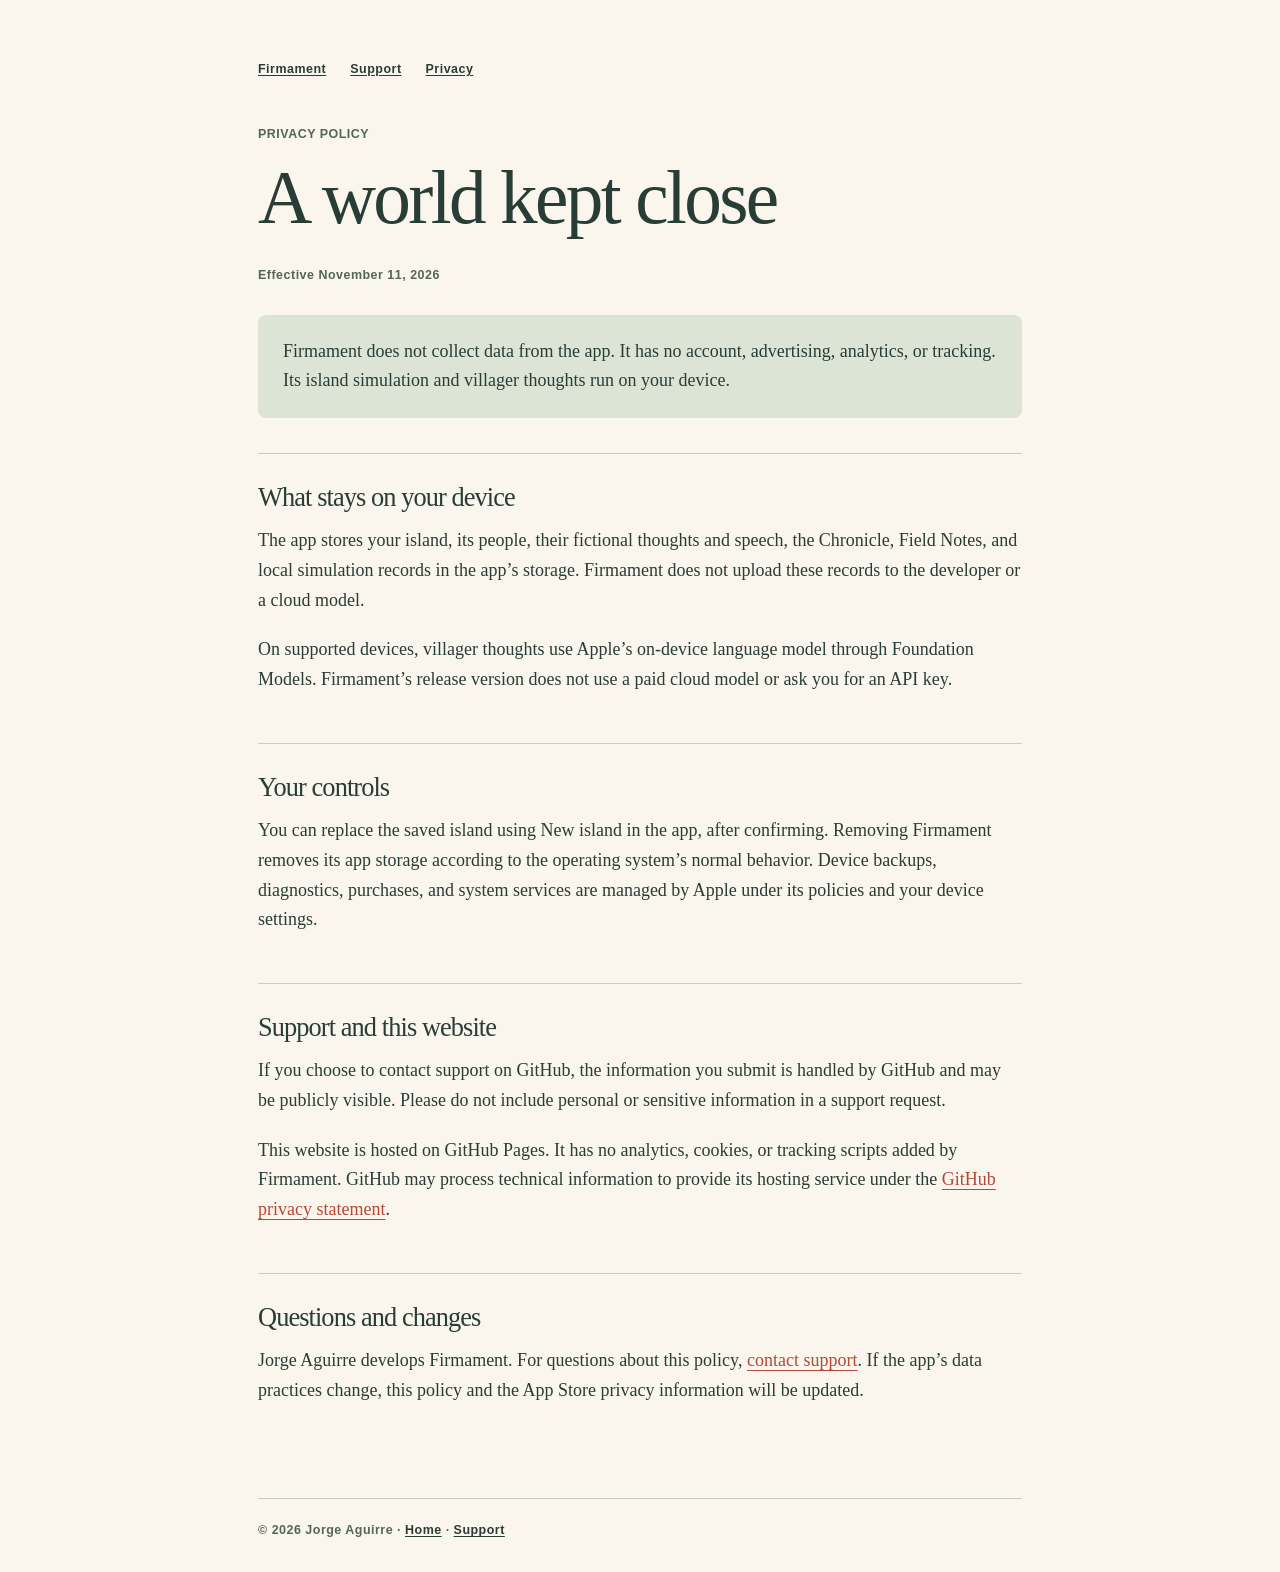
==== privacy/index.html @ 527929ad "Add Firmament support and privacy website" ====
<!doctype html>
<html lang="en">
<head>
  <meta charset="utf-8">
  <meta name="viewport" content="width=device-width, initial-scale=1">
  <meta name="description" content="Firmament privacy policy. Island simulation, villager thoughts, and saved records stay on your device.">
  <title>Privacy | Firmament</title>
  <link rel="stylesheet" href="../styles.css">
</head>
<body>
<main>
  <nav aria-label="Main"><a href="../">Firmament</a><a href="../support/">Support</a><a href="./" aria-current="page">Privacy</a></nav>
  <p class="eyebrow">Privacy policy</p><h1>A world kept close</h1><p class="date">Effective November 11, 2026</p>
  <div class="note"><p>Firmament does not collect data from the app. It has no account, advertising, analytics, or tracking. Its island simulation and villager thoughts run on your device.</p></div>
  <section><h2>What stays on your device</h2><p>The app stores your island, its people, their fictional thoughts and speech, the Chronicle, Field Notes, and local simulation records in the app’s storage. Firmament does not upload these records to the developer or a cloud model.</p><p>On supported devices, villager thoughts use Apple’s on-device language model through Foundation Models. Firmament’s release version does not use a paid cloud model or ask you for an API key.</p></section>
  <section><h2>Your controls</h2><p>You can replace the saved island using New island in the app, after confirming. Removing Firmament removes its app storage according to the operating system’s normal behavior. Device backups, diagnostics, purchases, and system services are managed by Apple under its policies and your device settings.</p></section>
  <section><h2>Support and this website</h2><p>If you choose to contact support on GitHub, the information you submit is handled by GitHub and may be publicly visible. Please do not include personal or sensitive information in a support request.</p><p>This website is hosted on GitHub Pages. It has no analytics, cookies, or tracking scripts added by Firmament. GitHub may process technical information to provide its hosting service under the <a href="https://docs.github.com/en/site-policy/privacy-policies/github-general-privacy-statement">GitHub privacy statement</a>.</p></section>
  <section><h2>Questions and changes</h2><p>Jorge Aguirre develops Firmament. For questions about this policy, <a href="https://github.com/jaguirre2192/firmament-support/issues/new">contact support</a>. If the app’s data practices change, this policy and the App Store privacy information will be updated.</p></section>
  <footer>© 2026 Jorge Aguirre · <a href="../">Home</a> · <a href="../support/">Support</a></footer>
</main>
</body>
</html>
---- styles.css ----
:root { color-scheme: light; --ink: #293d37; --paper: #faf6ed; --sage: #dce5d5; --line: #c7cdbf; --muted: #52665a; --coral: #b44839; }
* { box-sizing: border-box; }
body { margin: 0; background: var(--paper); color: var(--ink); font: 18px/1.65 Georgia, 'Times New Roman', serif; }
main { max-width: 820px; margin: auto; padding: 60px 28px 32px; }
nav, .eyebrow, .button, footer, .date { font: 600 0.78rem/1.5 -apple-system, BlinkMacSystemFont, 'Segoe UI', sans-serif; letter-spacing: .04em; }
nav { display: flex; flex-wrap: wrap; gap: 24px; margin-bottom: 46px; }
a { color: var(--coral); text-underline-offset: .2em; }
a:focus-visible { outline: 3px solid var(--coral); outline-offset: 5px; }
nav a, footer a { color: var(--ink); }
.eyebrow { text-transform: uppercase; color: var(--muted); margin: 0 0 12px; }
h1, h2 { line-height: 1.15; font-weight: 500; letter-spacing: -.035em; }
h1 { font-size: clamp(2.5rem, 8vw, 4.7rem); margin: 0 0 24px; }
h2 { font-size: 1.65rem; margin: 0 0 14px; }
p { margin: 0 0 20px; }
.hero { display: grid; grid-template-columns: 1fr 230px; gap: 30px; align-items: center; }
.icon { display: block; width: 100%; border-radius: 24%; }
.lead { font-size: 1.3rem; line-height: 1.5; }
.note { background: var(--sage); padding: 22px 25px; margin: 30px 0; border-radius: 8px; }
.note p:last-child { margin-bottom: 0; }
section { padding: 28px 0; border-top: 1px solid var(--line); }
section:first-of-type { margin-top: 35px; }
.button { display: inline-block; padding: 13px 19px; border-radius: 7px; background: var(--ink); color: var(--paper); text-decoration: none; letter-spacing: .01em; }
ul { padding-left: 24px; }
li { margin: 8px 0; }
footer { margin-top: 45px; padding-top: 22px; border-top: 1px solid var(--line); color: var(--muted); }
.date { color: var(--muted); margin-bottom: 30px; }
@media (max-width: 600px) { main { padding: 32px 22px; } nav { margin-bottom: 30px; gap: 20px; } .hero { grid-template-columns: 1fr; } .icon { width: 155px; grid-row: 1; } h1 { margin-bottom: 18px; } }
@media (prefers-reduced-motion: reduce) { * { scroll-behavior: auto !important; } }
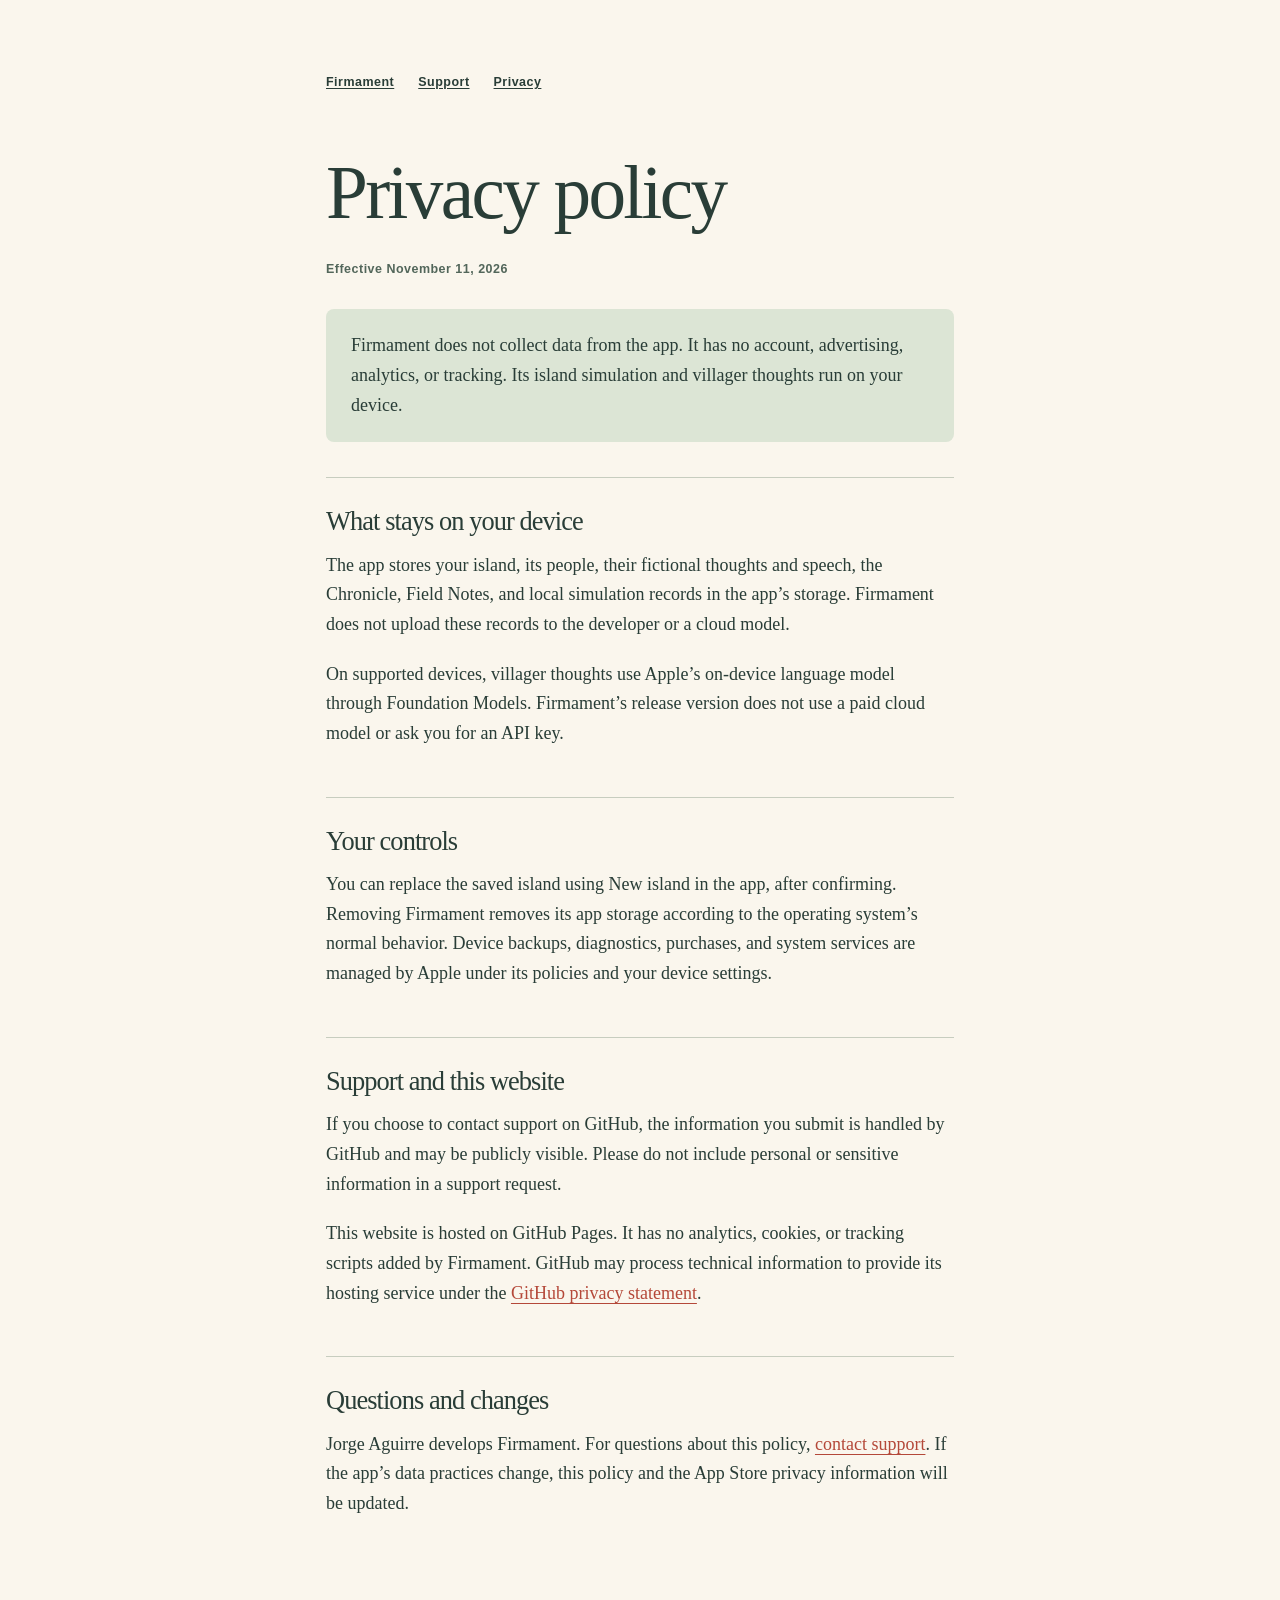
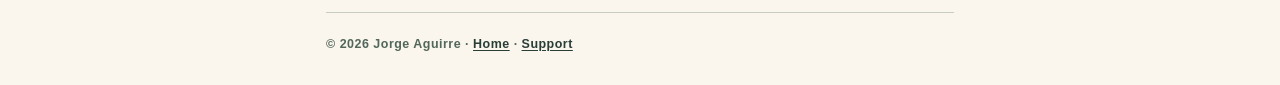
==== commit a045c95c: "Keep mobile icon square and refine support-page reading layout" ====
--- a/privacy/index.html
+++ b/privacy/index.html
@@ -10,7 +10,7 @@
 <body>
 <main>
   <nav aria-label="Main"><a href="../">Firmament</a><a href="../support/">Support</a><a href="./" aria-current="page">Privacy</a></nav>
-  <p class="eyebrow">Privacy policy</p><h1>A world kept close</h1><p class="date">Effective November 11, 2026</p>
+  <h1>Privacy policy</h1><p class="date">Effective November 11, 2026</p>
   <div class="note"><p>Firmament does not collect data from the app. It has no account, advertising, analytics, or tracking. Its island simulation and villager thoughts run on your device.</p></div>
   <section><h2>What stays on your device</h2><p>The app stores your island, its people, their fictional thoughts and speech, the Chronicle, Field Notes, and local simulation records in the app’s storage. Firmament does not upload these records to the developer or a cloud model.</p><p>On supported devices, villager thoughts use Apple’s on-device language model through Foundation Models. Firmament’s release version does not use a paid cloud model or ask you for an API key.</p></section>
   <section><h2>Your controls</h2><p>You can replace the saved island using New island in the app, after confirming. Removing Firmament removes its app storage according to the operating system’s normal behavior. Device backups, diagnostics, purchases, and system services are managed by Apple under its policies and your device settings.</p></section>
--- a/styles.css
+++ b/styles.css
@@ -1,19 +1,21 @@
 :root { color-scheme: light; --ink: #293d37; --paper: #faf6ed; --sage: #dce5d5; --line: #c7cdbf; --muted: #52665a; --coral: #b44839; }
 * { box-sizing: border-box; }
 body { margin: 0; background: var(--paper); color: var(--ink); font: 18px/1.65 Georgia, 'Times New Roman', serif; }
-main { max-width: 820px; margin: auto; padding: 60px 28px 32px; }
-nav, .eyebrow, .button, footer, .date { font: 600 0.78rem/1.5 -apple-system, BlinkMacSystemFont, 'Segoe UI', sans-serif; letter-spacing: .04em; }
+main { max-width: 76ch; margin: auto; padding: 60px 28px 32px; }
+nav, .button, footer, .date { font: 600 0.78rem/1.5 -apple-system, BlinkMacSystemFont, 'Segoe UI', sans-serif; letter-spacing: .04em; }
 nav { display: flex; flex-wrap: wrap; gap: 24px; margin-bottom: 46px; }
+nav a { display: inline-flex; align-items: center; min-height: 44px; }
 a { color: var(--coral); text-underline-offset: .2em; }
+a:hover { color: var(--ink); }
 a:focus-visible { outline: 3px solid var(--coral); outline-offset: 5px; }
 nav a, footer a { color: var(--ink); }
-.eyebrow { text-transform: uppercase; color: var(--muted); margin: 0 0 12px; }
+::selection { background: var(--sage); color: var(--ink); }
 h1, h2 { line-height: 1.15; font-weight: 500; letter-spacing: -.035em; }
 h1 { font-size: clamp(2.5rem, 8vw, 4.7rem); margin: 0 0 24px; }
 h2 { font-size: 1.65rem; margin: 0 0 14px; }
 p { margin: 0 0 20px; }
 .hero { display: grid; grid-template-columns: 1fr 230px; gap: 30px; align-items: center; }
-.icon { display: block; width: 100%; border-radius: 24%; }
+.icon { display: block; width: 100%; height: auto; aspect-ratio: 1; border-radius: 24%; }
 .lead { font-size: 1.3rem; line-height: 1.5; }
 .note { background: var(--sage); padding: 22px 25px; margin: 30px 0; border-radius: 8px; }
 .note p:last-child { margin-bottom: 0; }
